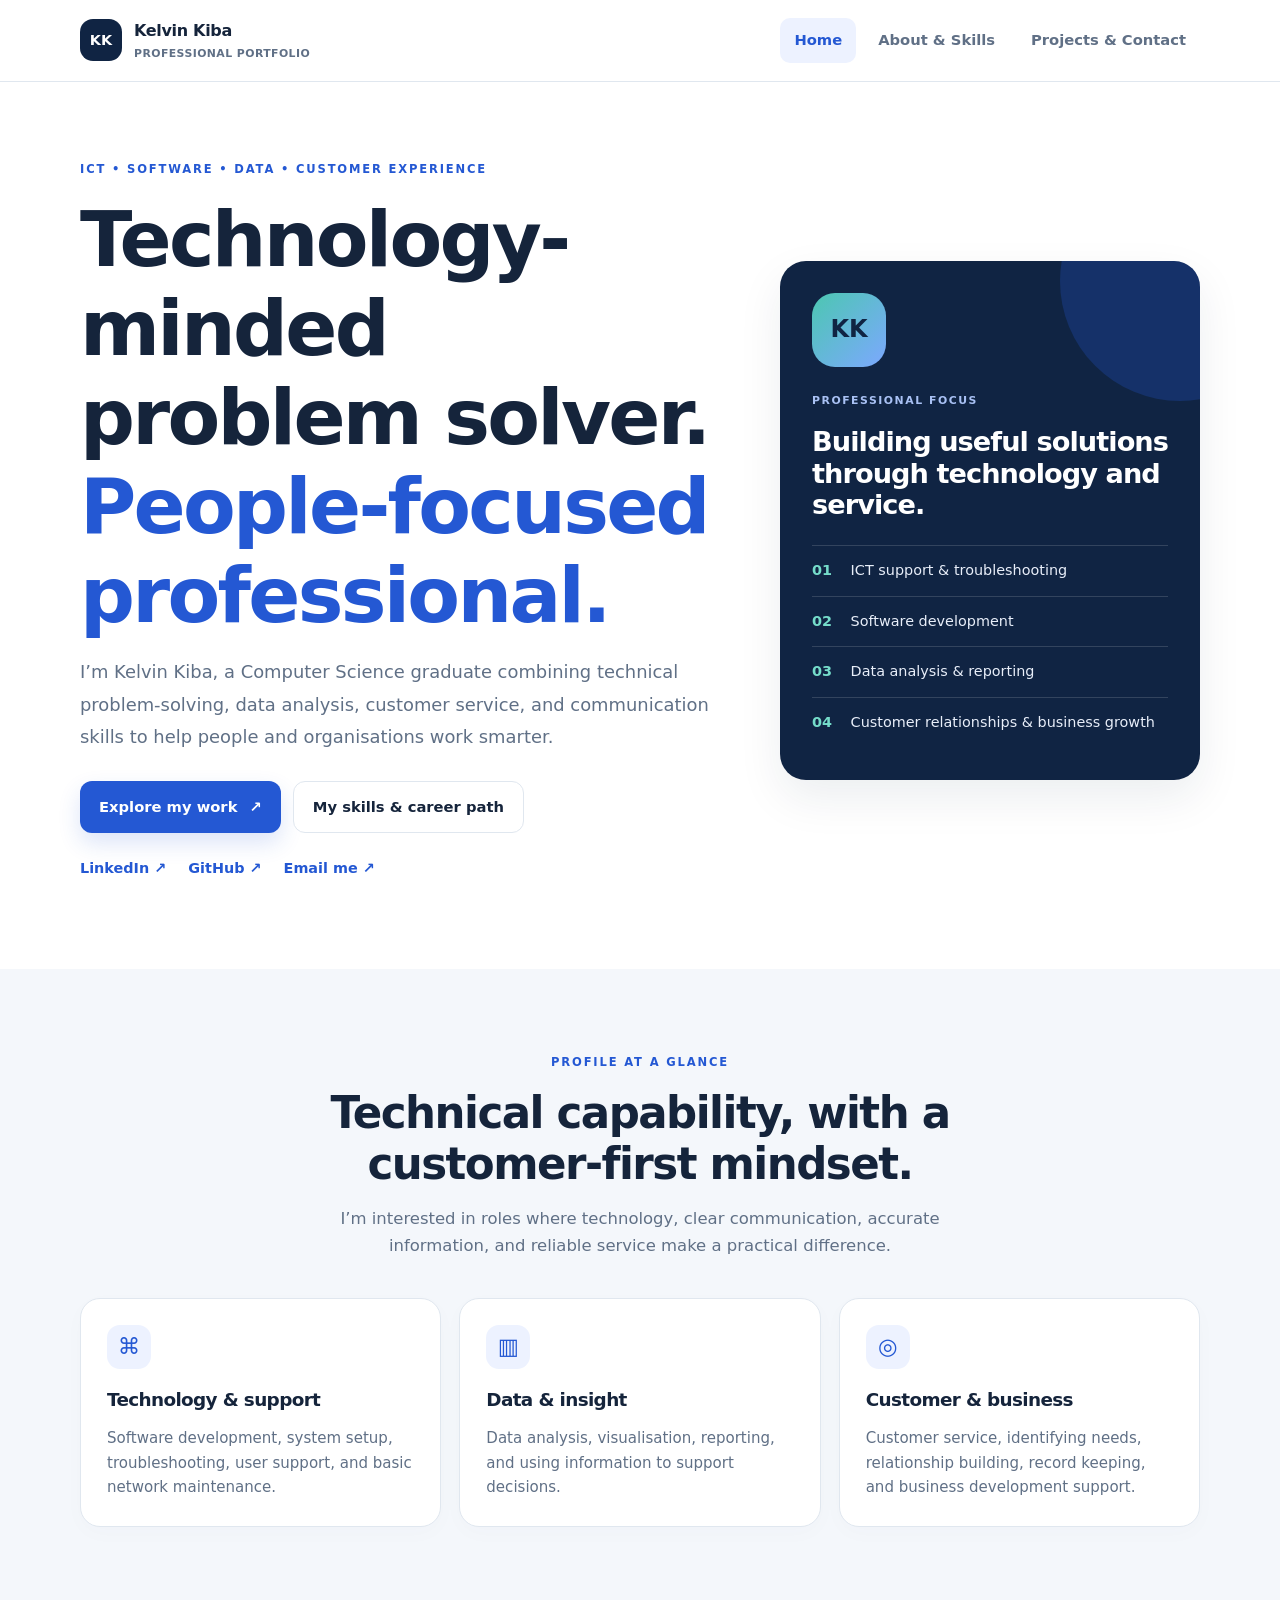
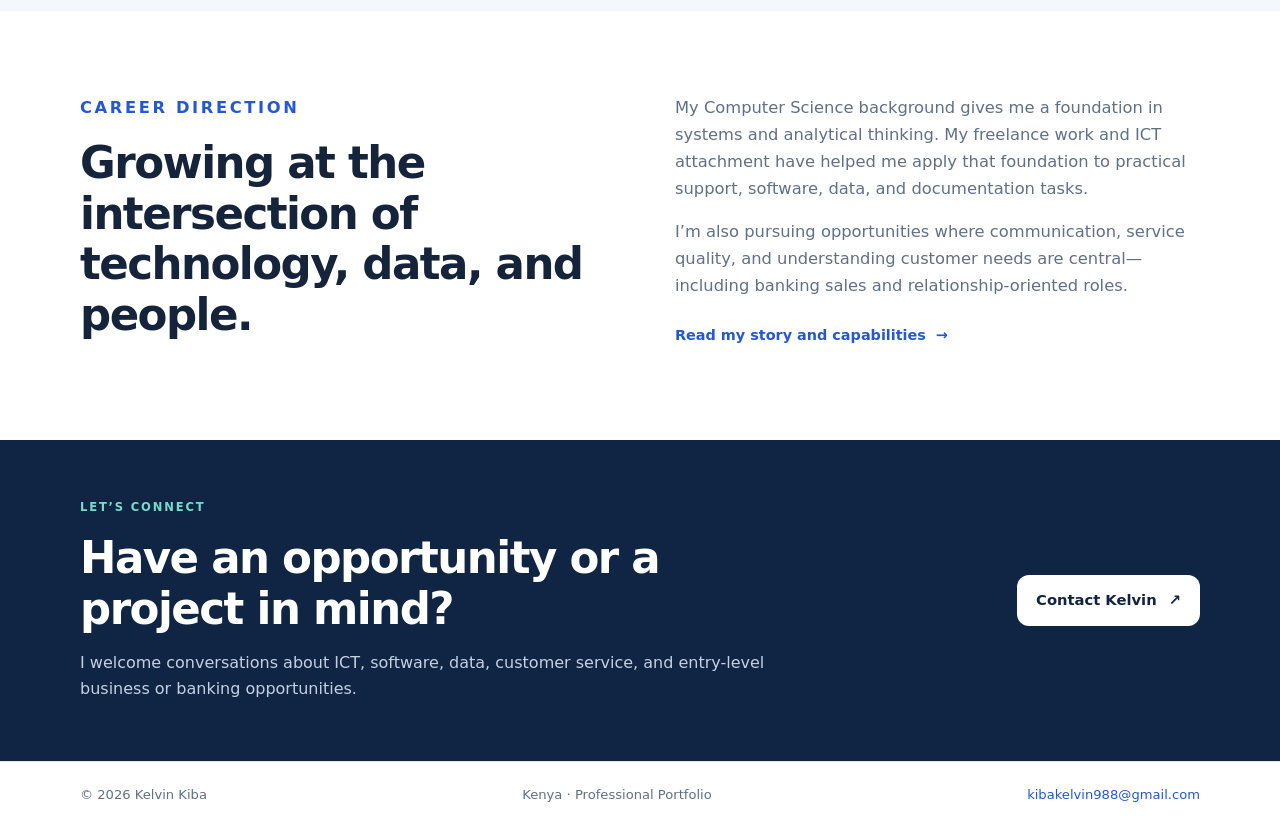
==== index.html @ b505dfea "Add files via upload" ====
<!doctype html>
<html lang="en">
<head>
  <meta charset="utf-8">
  <meta name="viewport" content="width=device-width, initial-scale=1">
  <meta name="description" content="Portfolio of Kelvin Kiba — ICT professional, Computer Science graduate, software developer, data analyst, and aspiring banking relationship professional.">
  <title>Kelvin Kiba | Professional Portfolio</title>
  <link rel="stylesheet" href="styles.css">
  <script defer src="script.js"></script>
</head>
<body>
  <header class="site-header">
    <a class="brand" href="index.html"><span class="brand-mark">KK</span><span>Kelvin Kiba<small>Professional Portfolio</small></span></a>
    <button class="menu-toggle" aria-label="Toggle navigation" aria-expanded="false">☰</button>
    <nav class="nav" aria-label="Main navigation">
      <a class="active" href="index.html">Home</a>
      <a href="about.html">About & Skills</a>
      <a href="projects.html">Projects & Contact</a>
    </nav>
  </header>

  <main>
    <section class="hero container">
      <div class="hero-copy">
        <p class="eyebrow">ICT • SOFTWARE • DATA • CUSTOMER EXPERIENCE</p>
        <h1>Technology-minded problem solver. <span>People-focused professional.</span></h1>
        <p class="lead">I’m Kelvin Kiba, a Computer Science graduate combining technical problem-solving, data analysis, customer service, and communication skills to help people and organisations work smarter.</p>
        <div class="hero-actions">
          <a class="button primary" href="projects.html">Explore my work <span aria-hidden="true">↗</span></a>
          <a class="button secondary" href="about.html">My skills & career path</a>
        </div>
        <div class="quick-links">
          <a href="https://linkedin.com/in/kelvin-kiba-3337778" target="_blank" rel="noopener noreferrer">LinkedIn ↗</a>
          <a href="https://github.com/kiba254" target="_blank" rel="noopener noreferrer">GitHub ↗</a>
          <a href="mailto:kibakelvin988@gmail.com">Email me ↗</a>
        </div>
      </div>
      <aside class="hero-card">
        <div class="portrait-placeholder" aria-hidden="true">KK</div>
        <p class="card-label">PROFESSIONAL FOCUS</p>
        <h2>Building useful solutions through technology and service.</h2>
        <ul class="focus-list">
          <li><span>01</span> ICT support & troubleshooting</li>
          <li><span>02</span> Software development</li>
          <li><span>03</span> Data analysis & reporting</li>
          <li><span>04</span> Customer relationships & business growth</li>
        </ul>
      </aside>
    </section>

    <section class="section muted-section">
      <div class="container">
        <div class="section-heading">
          <p class="eyebrow">PROFILE AT A GLANCE</p>
          <h2>Technical capability, with a customer-first mindset.</h2>
          <p>I’m interested in roles where technology, clear communication, accurate information, and reliable service make a practical difference.</p>
        </div>
        <div class="feature-grid">
          <article class="feature-card"><div class="icon-box">⌘</div><h3>Technology & support</h3><p>Software development, system setup, troubleshooting, user support, and basic network maintenance.</p></article>
          <article class="feature-card"><div class="icon-box">▥</div><h3>Data & insight</h3><p>Data analysis, visualisation, reporting, and using information to support decisions.</p></article>
          <article class="feature-card"><div class="icon-box">◎</div><h3>Customer & business</h3><p>Customer service, identifying needs, relationship building, record keeping, and business development support.</p></article>
        </div>
      </div>
    </section>

    <section class="section container">
      <div class="split">
        <div>
          <p class="eyebrow">CAREER DIRECTION</p>
          <h2>Growing at the intersection of technology, data, and people.</h2>
        </div>
        <div>
          <p>My Computer Science background gives me a foundation in systems and analytical thinking. My freelance work and ICT attachment have helped me apply that foundation to practical support, software, data, and documentation tasks.</p>
          <p>I’m also pursuing opportunities where communication, service quality, and understanding customer needs are central—including banking sales and relationship-oriented roles.</p>
          <a class="text-link" href="about.html">Read my story and capabilities <span>→</span></a>
        </div>
      </div>
    </section>

    <section class="cta-section">
      <div class="container cta-inner">
        <div><p class="eyebrow">LET’S CONNECT</p><h2>Have an opportunity or a project in mind?</h2><p>I welcome conversations about ICT, software, data, customer service, and entry-level business or banking opportunities.</p></div>
        <a class="button light" href="projects.html#contact">Contact Kelvin <span aria-hidden="true">↗</span></a>
      </div>
    </section>
  </main>

  <footer class="site-footer"><div class="container footer-inner"><span>© <span class="year"></span> Kelvin Kiba</span><span>Kenya · Professional Portfolio</span><a href="mailto:kibakelvin988@gmail.com">kibakelvin988@gmail.com</a></div></footer>
</body>
</html>
---- styles.css ----
:root{--ink:#15243b;--muted:#607086;--paper:#fff;--wash:#f4f7fb;--line:#e0e7ef;--blue:#2458d3;--navy:#102443;--teal:#4cc7b1;--radius:20px;--shadow:0 18px 45px rgba(17,37,68,.08)}*{box-sizing:border-box}html{scroll-behavior:smooth}body{margin:0;background:var(--paper);color:var(--ink);font-family:Inter,ui-sans-serif,system-ui,-apple-system,BlinkMacSystemFont,"Segoe UI",sans-serif;line-height:1.65}a{color:inherit;text-decoration:none}p{margin:0 0 1rem;color:var(--muted)}h1,h2,h3{line-height:1.16;letter-spacing:-.035em;margin:0 0 1rem;color:var(--ink)}h1{font-size:clamp(2.6rem,6vw,4.8rem);font-weight:780}h2{font-size:clamp(1.8rem,3.4vw,2.8rem)}h3{font-size:1.15rem}.container{width:min(1120px,calc(100% - 44px));margin-inline:auto}.site-header{height:82px;padding:0 max(22px,calc((100vw - 1120px)/2));display:flex;align-items:center;justify-content:space-between;border-bottom:1px solid var(--line);background:rgba(255,255,255,.94);position:sticky;top:0;z-index:20;backdrop-filter:blur(14px)}.brand{display:flex;align-items:center;gap:12px;font-weight:800;letter-spacing:-.02em}.brand-mark{width:42px;height:42px;border-radius:13px;display:grid;place-items:center;background:var(--navy);color:#fff;font-size:.9rem;letter-spacing:0}.brand small{display:block;font-size:.68rem;font-weight:600;color:var(--muted);letter-spacing:.04em;text-transform:uppercase}.nav{display:flex;gap:8px;align-items:center}.nav a{padding:10px 14px;border-radius:10px;color:var(--muted);font-size:.92rem;font-weight:650}.nav a:hover,.nav a.active{color:var(--blue);background:#edf2ff}.menu-toggle{display:none;background:none;border:0;font-size:1.5rem;color:var(--ink)}.hero{padding-block:78px 88px;display:grid;grid-template-columns:1.2fr .8fr;align-items:center;gap:70px}.eyebrow{color:var(--blue);font-size:.72rem;font-weight:850;letter-spacing:.16em;text-transform:uppercase;margin-bottom:16px}.hero h1 span{color:var(--blue)}.lead{font-size:1.12rem;max-width:680px;line-height:1.8}.hero-actions{display:flex;gap:12px;flex-wrap:wrap;margin:28px 0 24px}.button{display:inline-flex;align-items:center;justify-content:center;gap:12px;padding:13px 19px;border-radius:12px;font-weight:750;font-size:.92rem;transition:transform .2s,box-shadow .2s}.button:hover{transform:translateY(-2px)}.primary{background:var(--blue);color:#fff;box-shadow:0 10px 22px #2458d329}.secondary{border:1px solid var(--line);background:#fff}.light{background:#fff;color:var(--navy)}.quick-links{display:flex;gap:22px;flex-wrap:wrap}.quick-links a,.text-link{color:var(--blue);font-size:.9rem;font-weight:750}.hero-card{padding:32px;background:var(--navy);border-radius:26px;color:#fff;box-shadow:var(--shadow);position:relative;overflow:hidden}.hero-card:after{content:"";position:absolute;width:240px;height:240px;border-radius:50%;background:#2458d344;right:-100px;top:-100px}.portrait-placeholder{width:74px;height:74px;border-radius:23px;display:grid;place-items:center;background:linear-gradient(135deg,#4cc7b1,#7ca8ff);color:var(--navy);font-size:1.5rem;font-weight:900;margin-bottom:25px;position:relative;z-index:1}.card-label{color:#a9c1f4;font-size:.68rem;letter-spacing:.14em;font-weight:800}.hero-card h2{color:#fff;font-size:1.7rem;position:relative;z-index:1}.focus-list{list-style:none;margin:24px 0 0;padding:0}.focus-list li{padding:13px 0;border-top:1px solid #ffffff25;color:#e8eef9;font-size:.9rem}.focus-list li span{display:inline-block;color:#75dcca;font-weight:800;margin-right:14px}.section{padding-block:84px}.muted-section{background:var(--wash)}.section-heading{max-width:700px;margin:0 auto 38px;text-align:center}.section-heading p:not(.eyebrow){font-size:1.03rem}.section-heading.left{text-align:left;margin-inline:0}.feature-grid{display:grid;grid-template-columns:repeat(3,1fr);gap:18px}.feature-card,.skill-card{background:#fff;border:1px solid var(--line);border-radius:var(--radius);padding:26px;box-shadow:0 6px 22px #142c4d05}.icon-box{width:44px;height:44px;border-radius:13px;display:grid;place-items:center;background:#edf2ff;color:var(--blue);font-size:1.4rem;margin-bottom:20px}.feature-card p,.skill-card p{margin-bottom:0;font-size:.94rem}.split{display:grid;grid-template-columns:1fr 1fr;gap:70px;align-items:start}.split p{font-size:1.02rem}.text-link{display:inline-flex;gap:10px;margin-top:8px}.cta-section{background:var(--navy);padding:58px 0}.cta-inner{display:flex;align-items:center;justify-content:space-between;gap:30px}.cta-inner h2{color:#fff;max-width:700px}.cta-inner p:not(.eyebrow){color:#c5d1e3;max-width:700px;margin-bottom:0}.cta-inner .eyebrow{color:#75dcca}.site-footer{border-top:1px solid var(--line);padding:22px 0}.footer-inner{display:flex;align-items:center;justify-content:space-between;gap:15px;flex-wrap:wrap;color:var(--muted);font-size:.82rem}.footer-inner a{color:var(--blue)}.page-hero{background:var(--wash);padding:72px 0 68px}.page-hero h1{max-width:900px;font-size:clamp(2.4rem,5vw,4rem)}.page-hero .lead{max-width:760px}.content-grid{display:grid;grid-template-columns:1.35fr .8fr;gap:50px}.main-column>p{font-size:1.02rem}.timeline{margin-top:36px;border-left:2px solid #d8e2f2;padding-left:25px}.timeline-item{position:relative;margin-bottom:36px}.timeline-item:before{content:"";position:absolute;left:-33px;top:4px;width:14px;height:14px;border:3px solid #fff;border-radius:50%;background:var(--blue);box-shadow:0 0 0 2px #b8c9ef}.timeline-date{font-size:.78rem;color:var(--blue);font-weight:800;letter-spacing:.06em;text-transform:uppercase}.timeline-item h3{margin-top:8px}.timeline-item ul{padding-left:20px;color:var(--muted)}.timeline-item li{margin:7px 0}.subtle{color:var(--muted);font-size:.9rem}.panel{border:1px solid var(--line);border-radius:var(--radius);padding:25px;margin-bottom:18px;background:#fff}.panel h3{font-size:1rem;margin-bottom:7px}.panel p{font-size:.9rem;margin-bottom:8px}.small-divider{height:1px;background:var(--line);margin:18px 0}.tag-list{display:flex;flex-wrap:wrap;gap:8px}.tag-list span{font-size:.76rem;font-weight:650;padding:6px 10px;border-radius:8px;background:#f0f4fa;color:#40536c}.skill-grid{display:grid;grid-template-columns:repeat(3,1fr);gap:16px}.skill-card h3{margin-bottom:12px}.cert-list{max-width:760px}.cert-list>div{display:flex;gap:17px;padding:18px 0;border-bottom:1px solid var(--line)}.cert-dot{width:12px;height:12px;flex:0 0 12px;border-radius:50%;background:var(--teal);margin-top:6px;box-shadow:0 0 0 5px #e5f8f4}.cert-list h3{margin:0 0 5px}.cert-list p{margin:0;font-size:.9rem}.project-grid{display:grid;grid-template-columns:repeat(2,1fr);gap:22px}.project-card{border:1px solid var(--line);border-radius:var(--radius);overflow:hidden;background:#fff;box-shadow:0 12px 30px #142c4d08}.project-visual{height:190px;display:flex;flex-direction:column;justify-content:space-between;padding:25px;color:#fff}.visual-purple{background:linear-gradient(135deg,#43328c,#9b72db)}.visual-blue{background:linear-gradient(135deg,#174a91,#59a9dc)}.visual-green{background:linear-gradient(135deg,#126b67,#5bc7a4)}.visual-orange{background:linear-gradient(135deg,#9a4d25,#f0ad62)}.visual-icon{font-size:3rem;font-weight:300}.visual-caption{font-size:.68rem;font-weight:850;letter-spacing:.15em}.project-body{padding:25px}.project-type{font-size:.68rem;letter-spacing:.12em;color:var(--blue);font-weight:850;margin-bottom:9px}.project-body h2{font-size:1.45rem}.project-body>p:not(.project-type){font-size:.94rem}.project-note{border-top:1px solid var(--line);padding-top:14px;margin-top:18px;font-size:.82rem!important}.notice{margin-top:25px;padding:18px 20px;border:1px solid #e3e9f3;border-radius:14px;background:#f8faff;font-size:.88rem}.link-grid{display:grid;grid-template-columns:repeat(3,1fr);gap:16px}.link-card{display:flex;gap:14px;align-items:flex-start;padding:23px;border:1px solid var(--line);border-radius:16px;background:#fff;transition:transform .2s,border-color .2s}.link-card:hover{transform:translateY(-3px);border-color:#b9c9f3}.link-icon{width:42px;height:42px;flex:0 0 42px;border-radius:12px;display:grid;place-items:center;background:#edf2ff;color:var(--blue);font-weight:850}.link-card strong,.link-card small,.link-card em{display:block}.link-card strong{margin-bottom:4px}.link-card small{color:var(--muted);font-size:.8rem;line-height:1.5;margin-bottom:10px}.link-card em{font-style:normal;color:var(--blue);font-size:.74rem;overflow-wrap:anywhere}.contact-panel{display:grid;grid-template-columns:1fr .8fr;gap:55px;padding:38px;background:var(--wash);border:1px solid var(--line);border-radius:24px}.contact-panel h2{max-width:500px}.contact-details{display:grid;gap:16px}.contact-details> a:not(.button),.contact-details>div{padding-bottom:13px;border-bottom:1px solid var(--line)}.contact-details span{display:block;color:var(--muted);font-size:.78rem;margin-bottom:3px}.contact-details strong{font-size:.95rem;overflow-wrap:anywhere}.contact-details .button{justify-self:start;margin-top:4px}
@media(max-width:850px){.hero{grid-template-columns:1fr;gap:35px;padding-block:55px}.hero-card{max-width:600px}.feature-grid,.skill-grid{grid-template-columns:repeat(2,1fr)}.content-grid{grid-template-columns:1fr;gap:25px}.side-column{display:grid;grid-template-columns:1fr 1fr;gap:15px}.panel{margin:0}.split{gap:30px}.link-grid{grid-template-columns:1fr}.contact-panel{gap:25px}.project-visual{height:160px}}
@media(max-width:620px){.site-header{height:72px}.menu-toggle{display:block}.nav{display:none;position:absolute;left:0;right:0;top:71px;background:#fff;padding:12px 22px 18px;border-bottom:1px solid var(--line);flex-direction:column;align-items:stretch}.nav.open{display:flex}.nav a{padding:12px}.container{width:min(100% - 32px,1120px)}.hero{padding-block:45px 55px}.hero h1{font-size:2.65rem}.hero-card{padding:25px}.section{padding-block:58px}.feature-grid,.skill-grid,.project-grid,.split,.contact-panel{grid-template-columns:1fr}.side-column{grid-template-columns:1fr}.cta-inner{align-items:flex-start;flex-direction:column}.page-hero{padding:50px 0}.page-hero h1{font-size:2.5rem}.project-visual{height:145px}.contact-panel{padding:25px}.footer-inner{flex-direction:column;align-items:flex-start;gap:7px}}
@media(prefers-reduced-motion:reduce){html{scroll-behavior:auto}*,*:before,*:after{transition:none!important}}
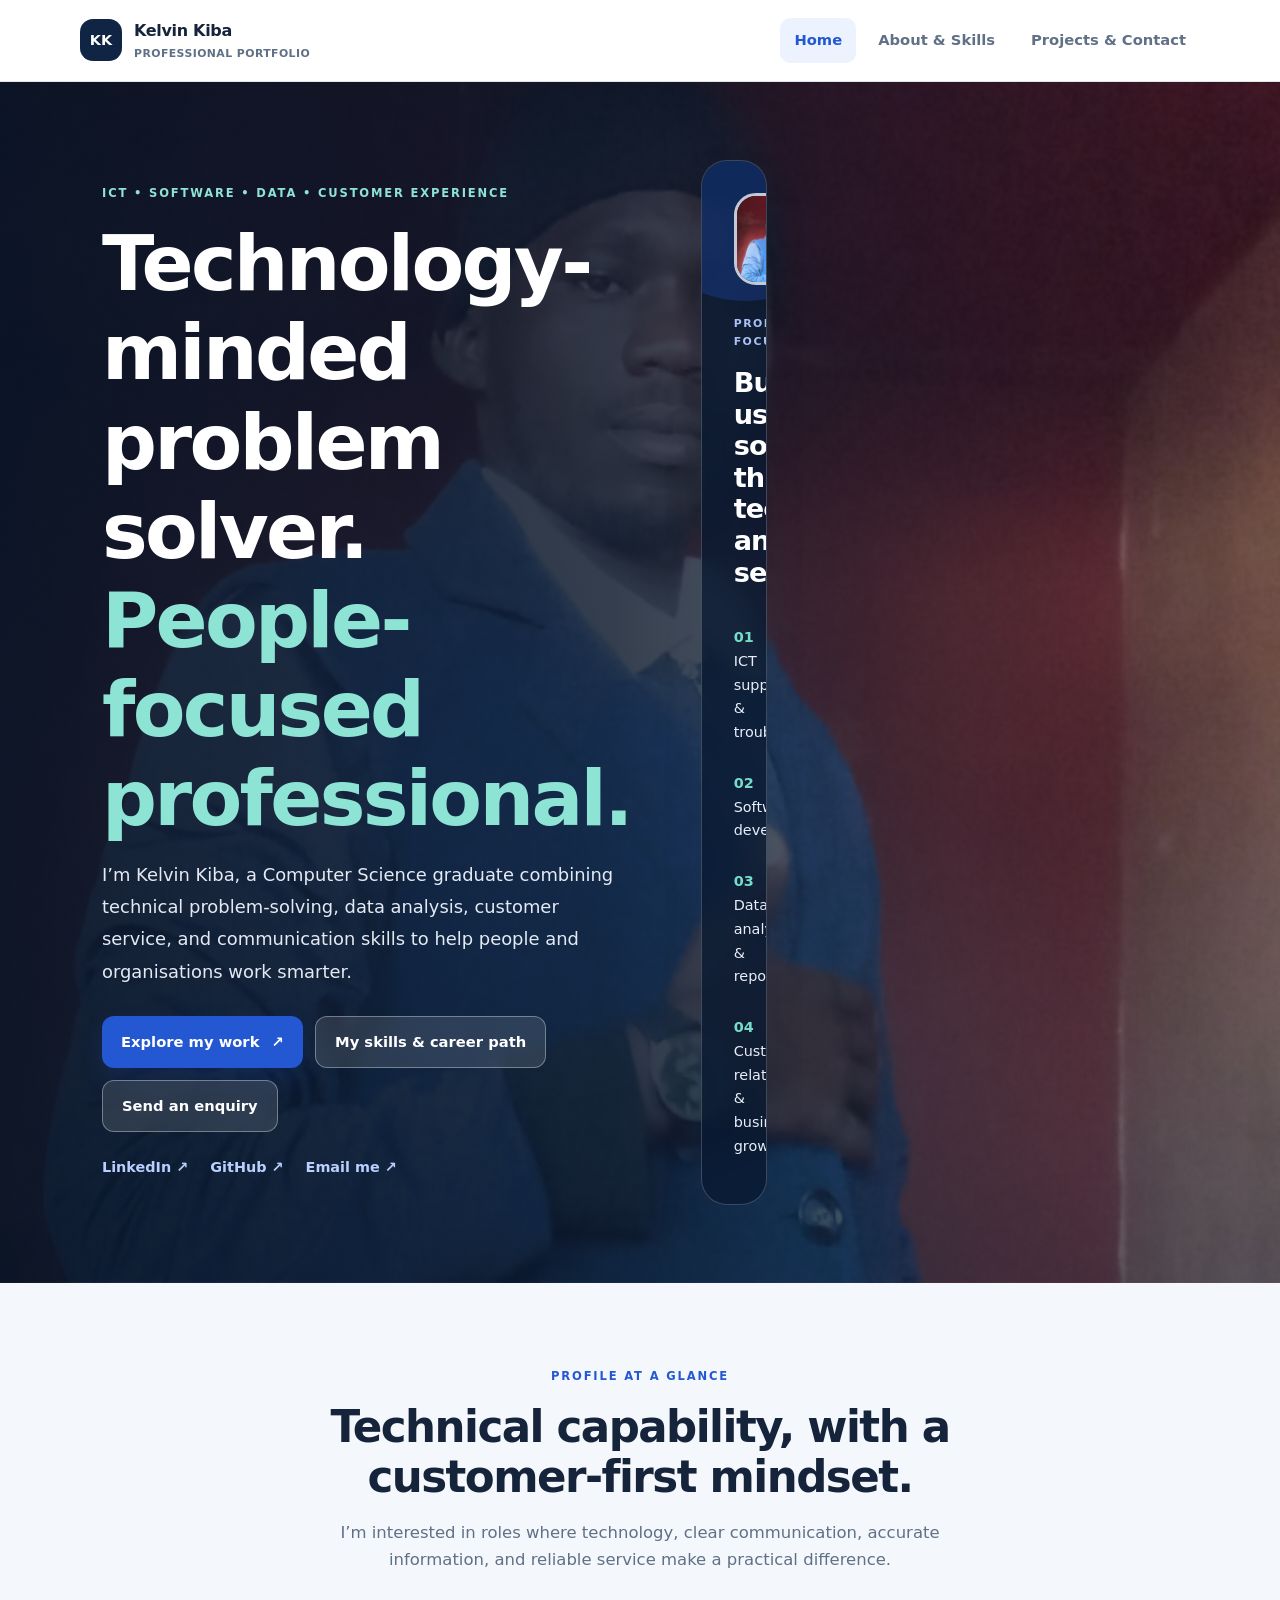
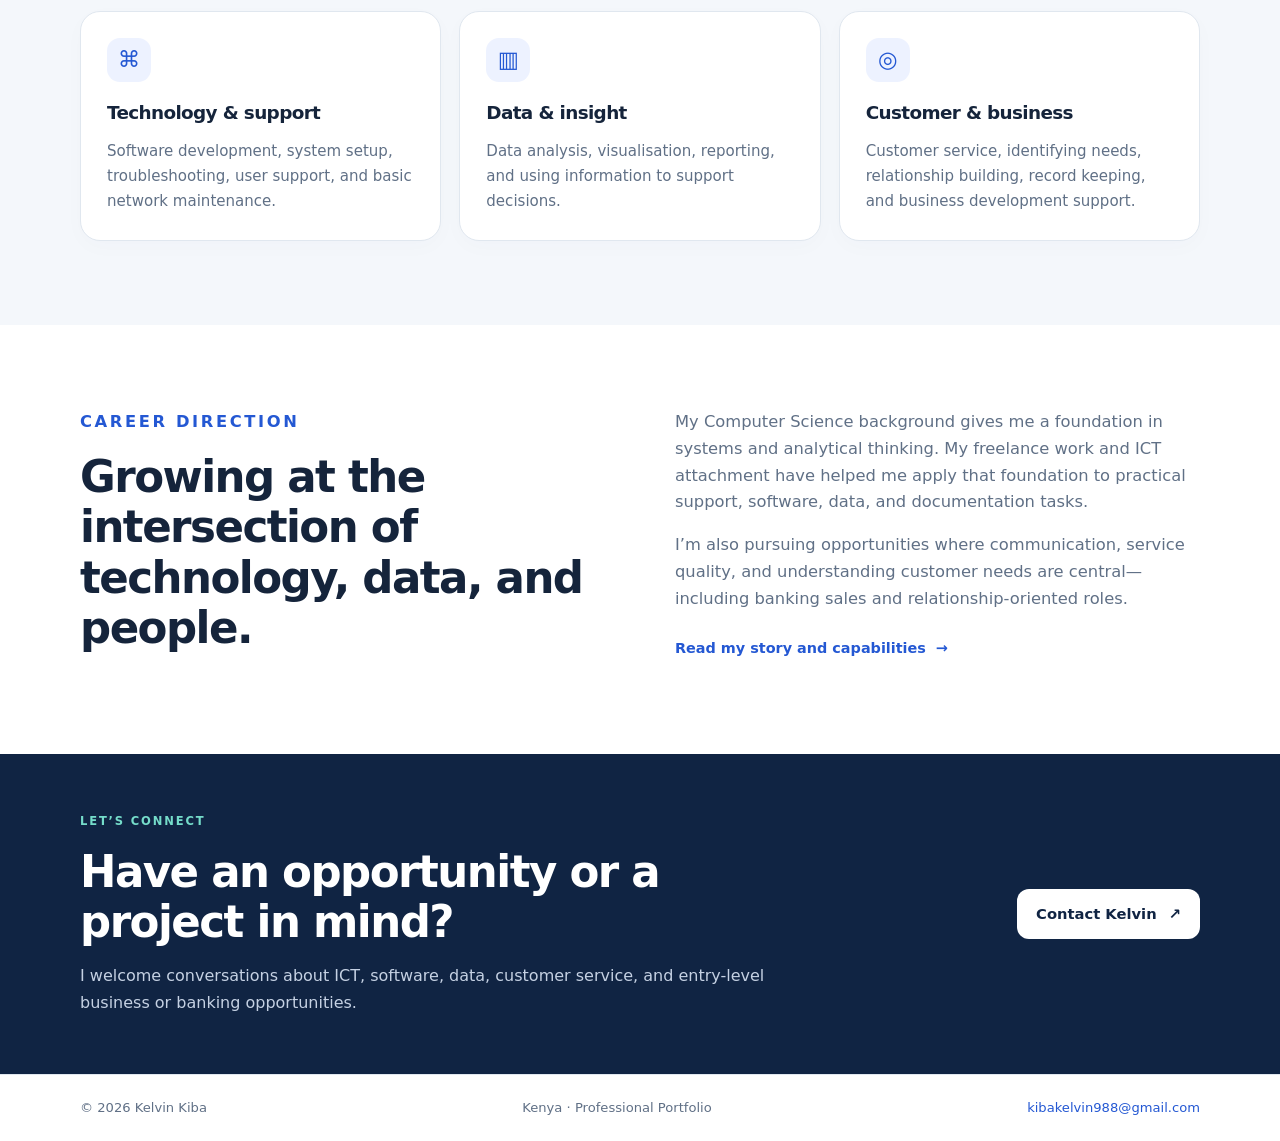
==== commit c90457e6: "Add files via upload" ====
--- a/index.html
+++ b/index.html
@@ -20,14 +20,15 @@
   </header>
 
   <main>
-    <section class="hero container">
-      <div class="hero-copy">
+    <section class="hero home-hero">
+      <div class="container hero-layout"><div class="hero-copy">
         <p class="eyebrow">ICT • SOFTWARE • DATA • CUSTOMER EXPERIENCE</p>
         <h1>Technology-minded problem solver. <span>People-focused professional.</span></h1>
         <p class="lead">I’m Kelvin Kiba, a Computer Science graduate combining technical problem-solving, data analysis, customer service, and communication skills to help people and organisations work smarter.</p>
         <div class="hero-actions">
           <a class="button primary" href="projects.html">Explore my work <span aria-hidden="true">↗</span></a>
           <a class="button secondary" href="about.html">My skills & career path</a>
+          <a class="button secondary" href="projects.html#contact">Send an enquiry</a>
         </div>
         <div class="quick-links">
           <a href="https://linkedin.com/in/kelvin-kiba-3337778" target="_blank" rel="noopener noreferrer">LinkedIn ↗</a>
@@ -36,7 +37,7 @@
         </div>
       </div>
       <aside class="hero-card">
-        <div class="portrait-placeholder" aria-hidden="true">KK</div>
+        <img class="hero-portrait" src="kelvin-kiba.jpg" alt="Portrait of Kelvin Kiba">
         <p class="card-label">PROFESSIONAL FOCUS</p>
         <h2>Building useful solutions through technology and service.</h2>
         <ul class="focus-list">
@@ -45,7 +46,7 @@
           <li><span>03</span> Data analysis & reporting</li>
           <li><span>04</span> Customer relationships & business growth</li>
         </ul>
-      </aside>
+      </aside></div>
     </section>
 
     <section class="section muted-section">
--- a/styles.css
+++ b/styles.css
@@ -2,3 +2,40 @@
 @media(max-width:850px){.hero{grid-template-columns:1fr;gap:35px;padding-block:55px}.hero-card{max-width:600px}.feature-grid,.skill-grid{grid-template-columns:repeat(2,1fr)}.content-grid{grid-template-columns:1fr;gap:25px}.side-column{display:grid;grid-template-columns:1fr 1fr;gap:15px}.panel{margin:0}.split{gap:30px}.link-grid{grid-template-columns:1fr}.contact-panel{gap:25px}.project-visual{height:160px}}
 @media(max-width:620px){.site-header{height:72px}.menu-toggle{display:block}.nav{display:none;position:absolute;left:0;right:0;top:71px;background:#fff;padding:12px 22px 18px;border-bottom:1px solid var(--line);flex-direction:column;align-items:stretch}.nav.open{display:flex}.nav a{padding:12px}.container{width:min(100% - 32px,1120px)}.hero{padding-block:45px 55px}.hero h1{font-size:2.65rem}.hero-card{padding:25px}.section{padding-block:58px}.feature-grid,.skill-grid,.project-grid,.split,.contact-panel{grid-template-columns:1fr}.side-column{grid-template-columns:1fr}.cta-inner{align-items:flex-start;flex-direction:column}.page-hero{padding:50px 0}.page-hero h1{font-size:2.5rem}.project-visual{height:145px}.contact-panel{padding:25px}.footer-inner{flex-direction:column;align-items:flex-start;gap:7px}}
 @media(prefers-reduced-motion:reduce){html{scroll-behavior:auto}*,*:before,*:after{transition:none!important}}
+
+
+/* Homepage photographic hero */
+.home-hero{
+  width:100%;max-width:none;margin:0;padding:78px max(22px,calc((100vw - 1120px)/2));
+  min-height:690px;position:relative;isolation:isolate;
+  background-image:linear-gradient(90deg,rgba(8,20,39,.94) 0%,rgba(8,20,39,.82) 48%,rgba(8,20,39,.38) 100%),url("kelvin-kiba.jpg");
+  background-size:cover;background-position:center 34%;background-repeat:no-repeat;
+}
+.home-hero:before{content:"";position:absolute;inset:0;background:linear-gradient(0deg,rgba(7,17,33,.25),transparent 45%);z-index:-1}
+.hero-layout{display:grid;grid-template-columns:1.2fr .8fr;align-items:center;gap:70px}
+.home-hero h1,.home-hero h2{color:#fff}
+.home-hero .hero-copy p:not(.eyebrow),.home-hero .lead{color:#e4eaf4}
+.home-hero .eyebrow{color:#8de3d4}
+.home-hero h1 span{color:#8de3d4}
+.home-hero .quick-links a{color:#b9d0ff}
+.home-hero .secondary{background:rgba(255,255,255,.12);border-color:rgba(255,255,255,.35);color:#fff;backdrop-filter:blur(8px)}
+.home-hero .hero-card{background:rgba(8,25,49,.78);border:1px solid rgba(255,255,255,.2);backdrop-filter:blur(12px)}
+.hero-portrait{width:92px;height:92px;object-fit:cover;object-position:center 25%;border-radius:22px;border:3px solid rgba(255,255,255,.75);margin-bottom:22px;position:relative;z-index:1}
+.contact-form-panel{grid-template-columns:.72fr 1.28fr;align-items:start}
+.contact-intro .contact-details{margin-top:28px}
+.enquiry-form{background:#fff;border:1px solid var(--line);border-radius:18px;padding:28px;min-width:0}
+.form-heading h3{font-size:1.35rem;margin-bottom:6px}
+.form-heading p{font-size:.88rem}
+.form-grid{display:grid;grid-template-columns:1fr 1fr;gap:17px;margin-top:20px}
+.form-grid label{display:flex;flex-direction:column;gap:7px;color:var(--ink);font-size:.85rem;font-weight:700}
+.form-grid input,.form-grid select,.form-grid textarea{width:100%;border:1px solid #ccd6e3;border-radius:10px;padding:12px 13px;font:inherit;font-size:.92rem;color:var(--ink);background:#fff;outline:none}
+.form-grid input:focus,.form-grid select:focus,.form-grid textarea:focus{border-color:var(--blue);box-shadow:0 0 0 3px #2458d31c}
+.form-grid textarea{resize:vertical;min-height:130px}
+.form-grid small{font-size:.75rem;font-weight:450;line-height:1.5;color:var(--muted)}
+.full-field{grid-column:1/-1}
+.form-actions{display:flex;gap:12px;flex-wrap:wrap;margin-top:22px}
+.form-actions button{border:0;cursor:pointer;font:inherit}
+.whatsapp-button{background:#16834b;color:#fff;box-shadow:0 10px 22px #16834b24}
+.form-note{margin:14px 0 0;font-size:.78rem}
+@media(max-width:850px){.home-hero{padding:58px 22px;min-height:0}.hero-layout{grid-template-columns:1fr;gap:35px}.contact-form-panel{grid-template-columns:1fr}}
+@media(max-width:620px){.home-hero{padding:48px 16px;background-position:62% center}.home-hero h1{font-size:2.5rem}.form-grid{grid-template-columns:1fr}.full-field{grid-column:auto}.enquiry-form{padding:20px}.form-actions{flex-direction:column}.form-actions .button{width:100%}}
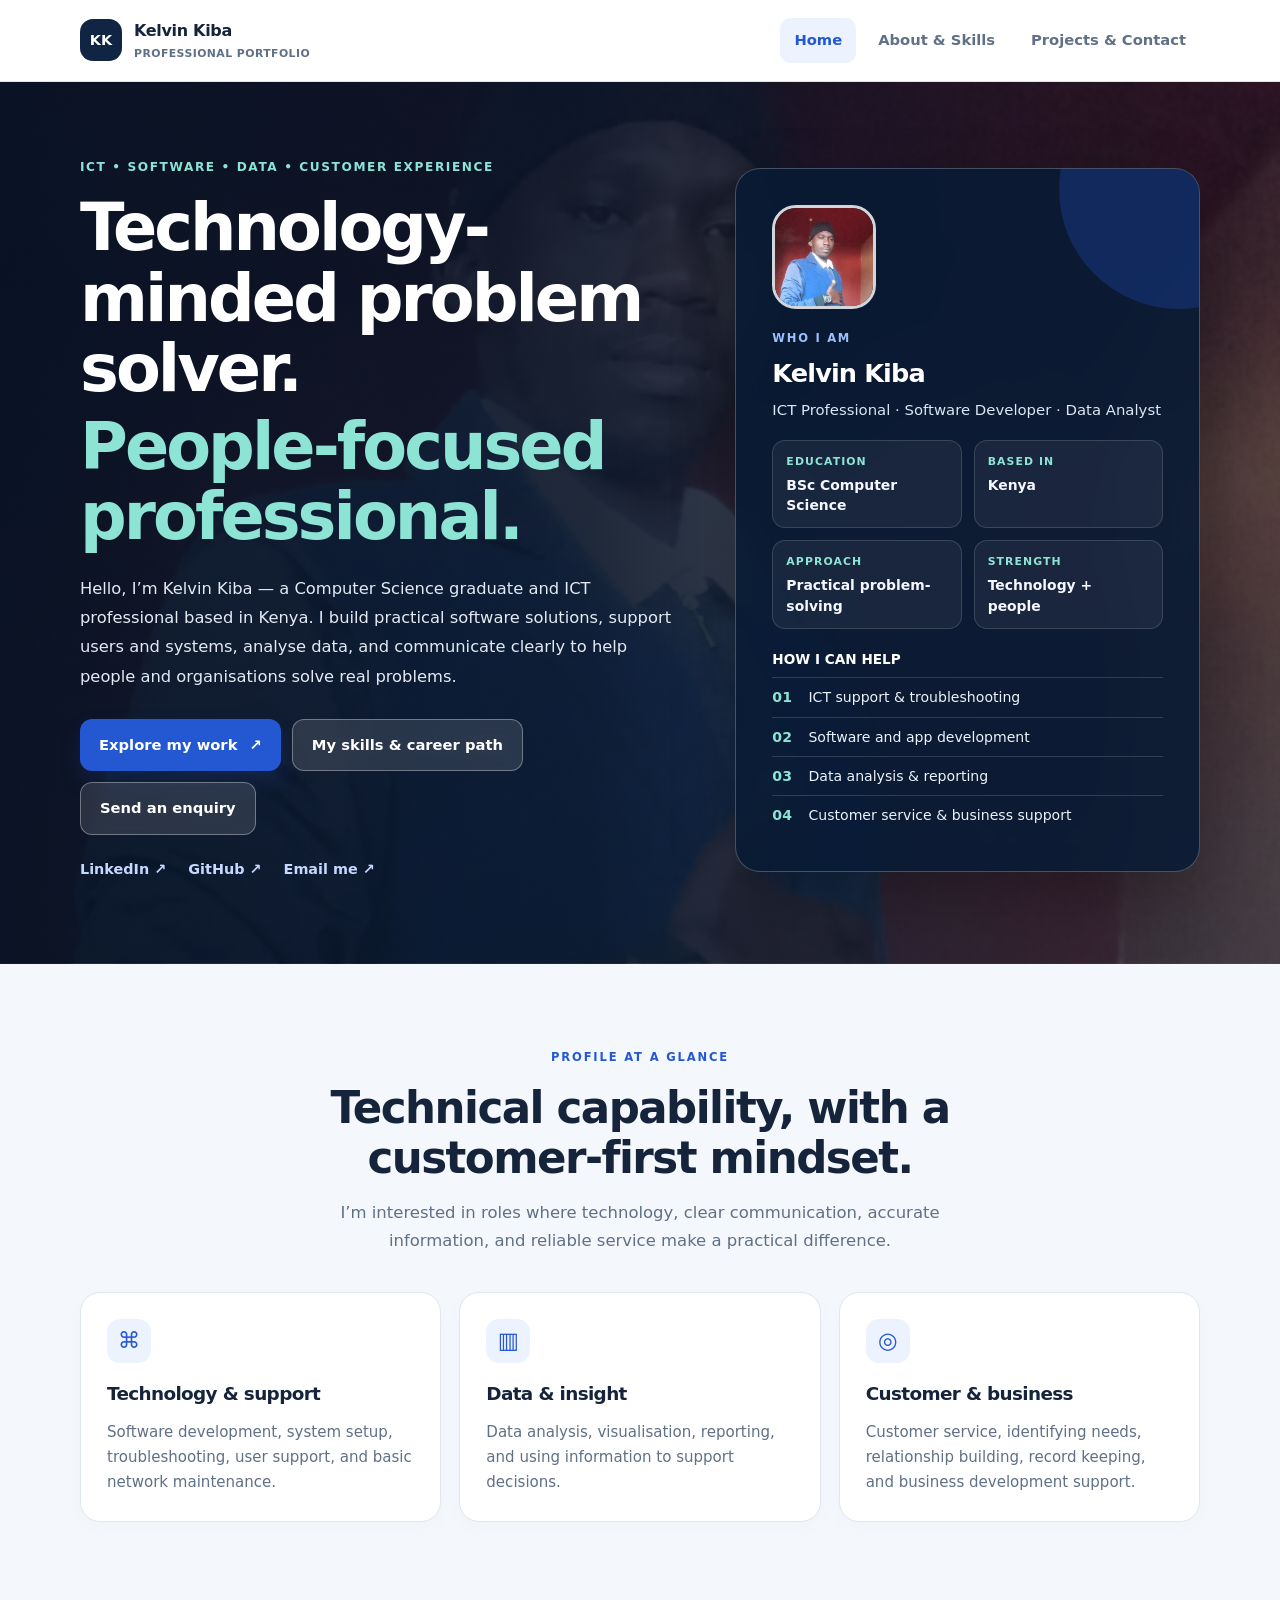
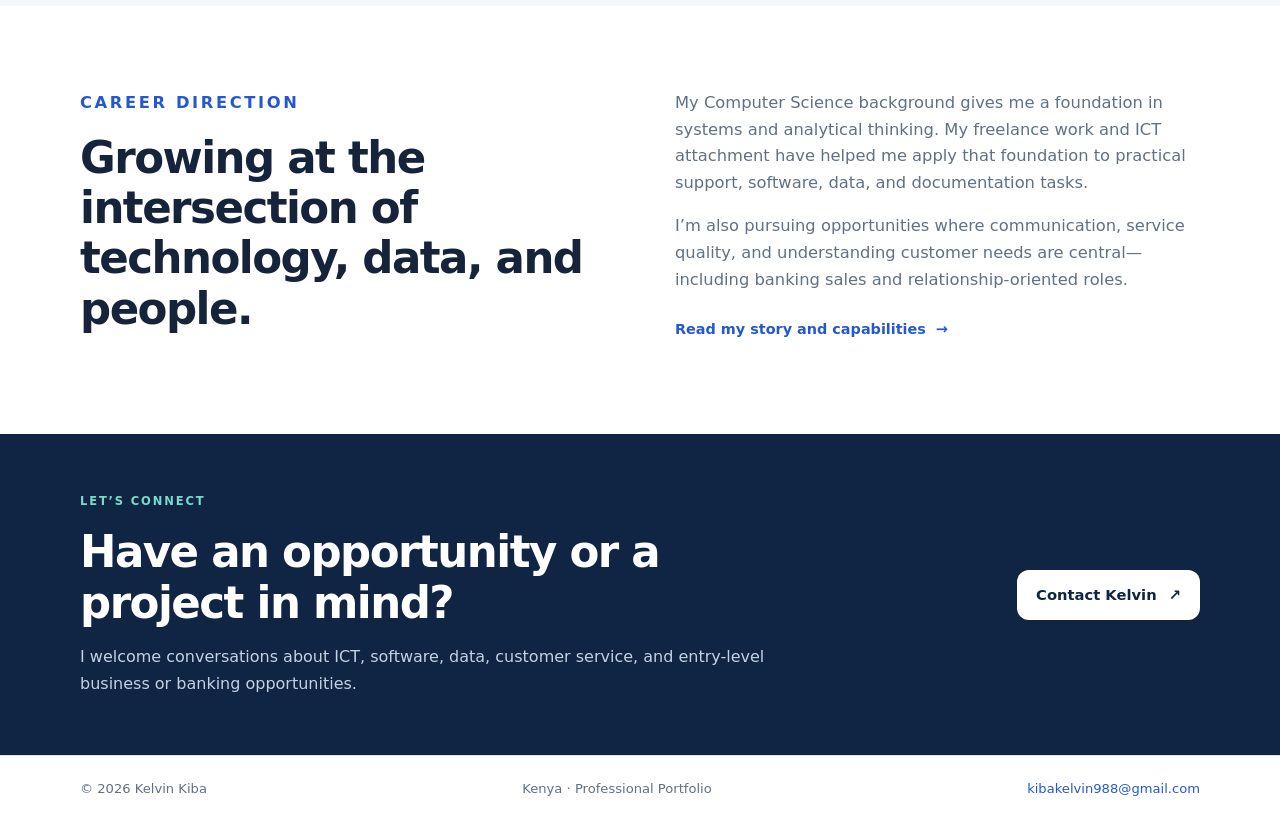
==== commit 5ee0dfe5: "Add files via upload" ====
--- a/index.html
+++ b/index.html
@@ -24,7 +24,7 @@
       <div class="container hero-layout"><div class="hero-copy">
         <p class="eyebrow">ICT • SOFTWARE • DATA • CUSTOMER EXPERIENCE</p>
         <h1>Technology-minded problem solver. <span>People-focused professional.</span></h1>
-        <p class="lead">I’m Kelvin Kiba, a Computer Science graduate combining technical problem-solving, data analysis, customer service, and communication skills to help people and organisations work smarter.</p>
+        <p class="lead">Hello, I’m Kelvin Kiba — a Computer Science graduate and ICT professional based in Kenya. I build practical software solutions, support users and systems, analyse data, and communicate clearly to help people and organisations solve real problems.</p>
         <div class="hero-actions">
           <a class="button primary" href="projects.html">Explore my work <span aria-hidden="true">↗</span></a>
           <a class="button secondary" href="about.html">My skills & career path</a>
@@ -38,13 +38,21 @@
       </div>
       <aside class="hero-card">
         <img class="hero-portrait" src="kelvin-kiba.jpg" alt="Portrait of Kelvin Kiba">
-        <p class="card-label">PROFESSIONAL FOCUS</p>
-        <h2>Building useful solutions through technology and service.</h2>
+        <p class="card-label">WHO I AM</p>
+        <h2>Kelvin Kiba</h2>
+        <p class="profile-summary">ICT Professional · Software Developer · Data Analyst</p>
+        <dl class="identity-list">
+          <div><dt>Education</dt><dd>BSc Computer Science</dd></div>
+          <div><dt>Based in</dt><dd>Kenya</dd></div>
+          <div><dt>Approach</dt><dd>Practical problem-solving</dd></div>
+          <div><dt>Strength</dt><dd>Technology + people</dd></div>
+        </dl>
+        <p class="focus-title">HOW I CAN HELP</p>
         <ul class="focus-list">
           <li><span>01</span> ICT support & troubleshooting</li>
-          <li><span>02</span> Software development</li>
+          <li><span>02</span> Software and app development</li>
           <li><span>03</span> Data analysis & reporting</li>
-          <li><span>04</span> Customer relationships & business growth</li>
+          <li><span>04</span> Customer service & business support</li>
         </ul>
       </aside></div>
     </section>
--- a/styles.css
+++ b/styles.css
@@ -39,3 +39,165 @@
 .form-note{margin:14px 0 0;font-size:.78rem}
 @media(max-width:850px){.home-hero{padding:58px 22px;min-height:0}.hero-layout{grid-template-columns:1fr;gap:35px}.contact-form-panel{grid-template-columns:1fr}}
 @media(max-width:620px){.home-hero{padding:48px 16px;background-position:62% center}.home-hero h1{font-size:2.5rem}.form-grid{grid-template-columns:1fr}.full-field{grid-column:auto}.enquiry-form{padding:20px}.form-actions{flex-direction:column}.form-actions .button{width:100%}}
+
+
+/* Homepage v2: clear identity, balanced columns, and readable profile panel */
+.home-hero{
+  display:block;
+  width:100%;
+  max-width:none;
+  min-height:690px;
+  padding:76px 22px 82px;
+  position:relative;
+  isolation:isolate;
+  overflow:hidden;
+  background-image:
+    linear-gradient(90deg,rgba(7,18,37,.96) 0%,rgba(7,18,37,.90) 46%,rgba(7,18,37,.55) 100%),
+    url("kelvin-kiba.jpg");
+  background-size:cover;
+  background-position:center 32%;
+  background-repeat:no-repeat;
+}
+.home-hero:before{
+  content:"";position:absolute;inset:0;z-index:-1;
+  background:linear-gradient(0deg,rgba(7,17,33,.24),transparent 55%);
+}
+.home-hero .hero-layout{
+  width:min(1120px,100%);
+  margin:0 auto;
+  display:grid;
+  grid-template-columns:minmax(0,1.12fr) minmax(340px,.88fr);
+  align-items:center;
+  gap:clamp(34px,5vw,76px);
+}
+.home-hero .hero-copy{min-width:0;max-width:680px}
+.home-hero .eyebrow{font-size:.76rem;line-height:1.5;color:#8de3d4;letter-spacing:.13em}
+.home-hero h1{
+  max-width:760px;
+  font-size:clamp(2.8rem,5.1vw,4.45rem);
+  line-height:1.08;
+  letter-spacing:-.045em;
+  margin:0 0 22px;
+  color:#fff;
+  overflow-wrap:normal;
+}
+.home-hero h1 span{display:block;color:#8de3d4;margin-top:7px}
+.home-hero .lead{
+  max-width:650px;
+  font-size:clamp(1.02rem,1.25vw,1.15rem);
+  line-height:1.8;
+  color:#f0f4fb;
+  margin:0;
+}
+.home-hero .hero-actions{margin:28px 0 23px;gap:11px}
+.home-hero .quick-links{gap:22px}
+.home-hero .quick-links a{color:#c5d8ff}
+.home-hero .secondary{
+  background:rgba(255,255,255,.12);
+  border-color:rgba(255,255,255,.34);
+  color:#fff;
+  backdrop-filter:blur(8px);
+}
+.home-hero .hero-card{
+  width:100%;
+  min-width:0;
+  max-width:470px;
+  justify-self:end;
+  padding:clamp(25px,3vw,36px);
+  background:rgba(9,27,53,.88);
+  border:1px solid rgba(255,255,255,.24);
+  border-radius:25px;
+  color:#fff;
+  box-shadow:0 24px 65px rgba(0,0,0,.24);
+  backdrop-filter:blur(13px);
+  overflow:hidden;
+}
+.home-hero .hero-portrait{
+  display:block;
+  width:104px;height:104px;
+  object-fit:cover;object-position:center 23%;
+  border-radius:24px;
+  border:3px solid rgba(255,255,255,.82);
+  margin:0 0 20px;
+}
+.home-hero .card-label{
+  color:#9bc0ff;
+  font-size:.72rem;
+  letter-spacing:.15em;
+  font-weight:850;
+  margin:0 0 10px;
+}
+.home-hero .hero-card h2{
+  color:#fff;
+  font-size:clamp(1.35rem,2vw,1.75rem);
+  line-height:1.25;
+  margin:0 0 8px;
+  max-width:390px;
+}
+.home-hero .profile-summary{
+  color:#dbe6f6;
+  font-size:.93rem;
+  line-height:1.65;
+  margin:0 0 18px;
+}
+.home-hero .identity-list{
+  display:grid;
+  grid-template-columns:1fr 1fr;
+  gap:12px;
+  margin:0;
+}
+.home-hero .identity-list div{
+  padding:12px 13px;
+  border:1px solid rgba(255,255,255,.14);
+  border-radius:13px;
+  background:rgba(255,255,255,.055);
+  min-width:0;
+}
+.home-hero .identity-list dt{
+  color:#8de3d4;
+  font-size:.68rem;
+  font-weight:850;
+  letter-spacing:.1em;
+  text-transform:uppercase;
+  margin-bottom:4px;
+}
+.home-hero .identity-list dd{
+  margin:0;
+  color:#f5f8ff;
+  font-size:.87rem;
+  font-weight:650;
+  line-height:1.45;
+  overflow-wrap:anywhere;
+}
+.home-hero .focus-title{
+  color:#fff;
+  font-size:.85rem;
+  font-weight:800;
+  margin:19px 0 7px;
+}
+.home-hero .focus-list{margin:0;padding:0;list-style:none}
+.home-hero .focus-list li{
+  padding:9px 0;
+  border-top:1px solid rgba(255,255,255,.15);
+  color:#edf3fc;
+  font-size:.88rem;
+  line-height:1.45;
+}
+.home-hero .focus-list li span{color:#8de3d4;margin-right:12px}
+@media(max-width:900px){
+  .home-hero{min-height:0;padding:58px 22px 66px;background-position:58% 30%}
+  .home-hero .hero-layout{grid-template-columns:minmax(0,1fr) minmax(290px,.82fr);gap:28px}
+  .home-hero h1{font-size:clamp(2.55rem,5.5vw,3.6rem)}
+}
+@media(max-width:700px){
+  .home-hero{padding:46px 16px 54px;background-position:58% top}
+  .home-hero .hero-layout{grid-template-columns:1fr;gap:30px}
+  .home-hero .hero-copy{max-width:100%}
+  .home-hero h1{font-size:clamp(2.45rem,10vw,3.35rem);line-height:1.1}
+  .home-hero .hero-card{justify-self:stretch;max-width:none}
+  .home-hero .identity-list{grid-template-columns:1fr 1fr}
+}
+@media(max-width:390px){
+  .home-hero .identity-list{grid-template-columns:1fr}
+  .home-hero .hero-actions .button{width:100%}
+}
